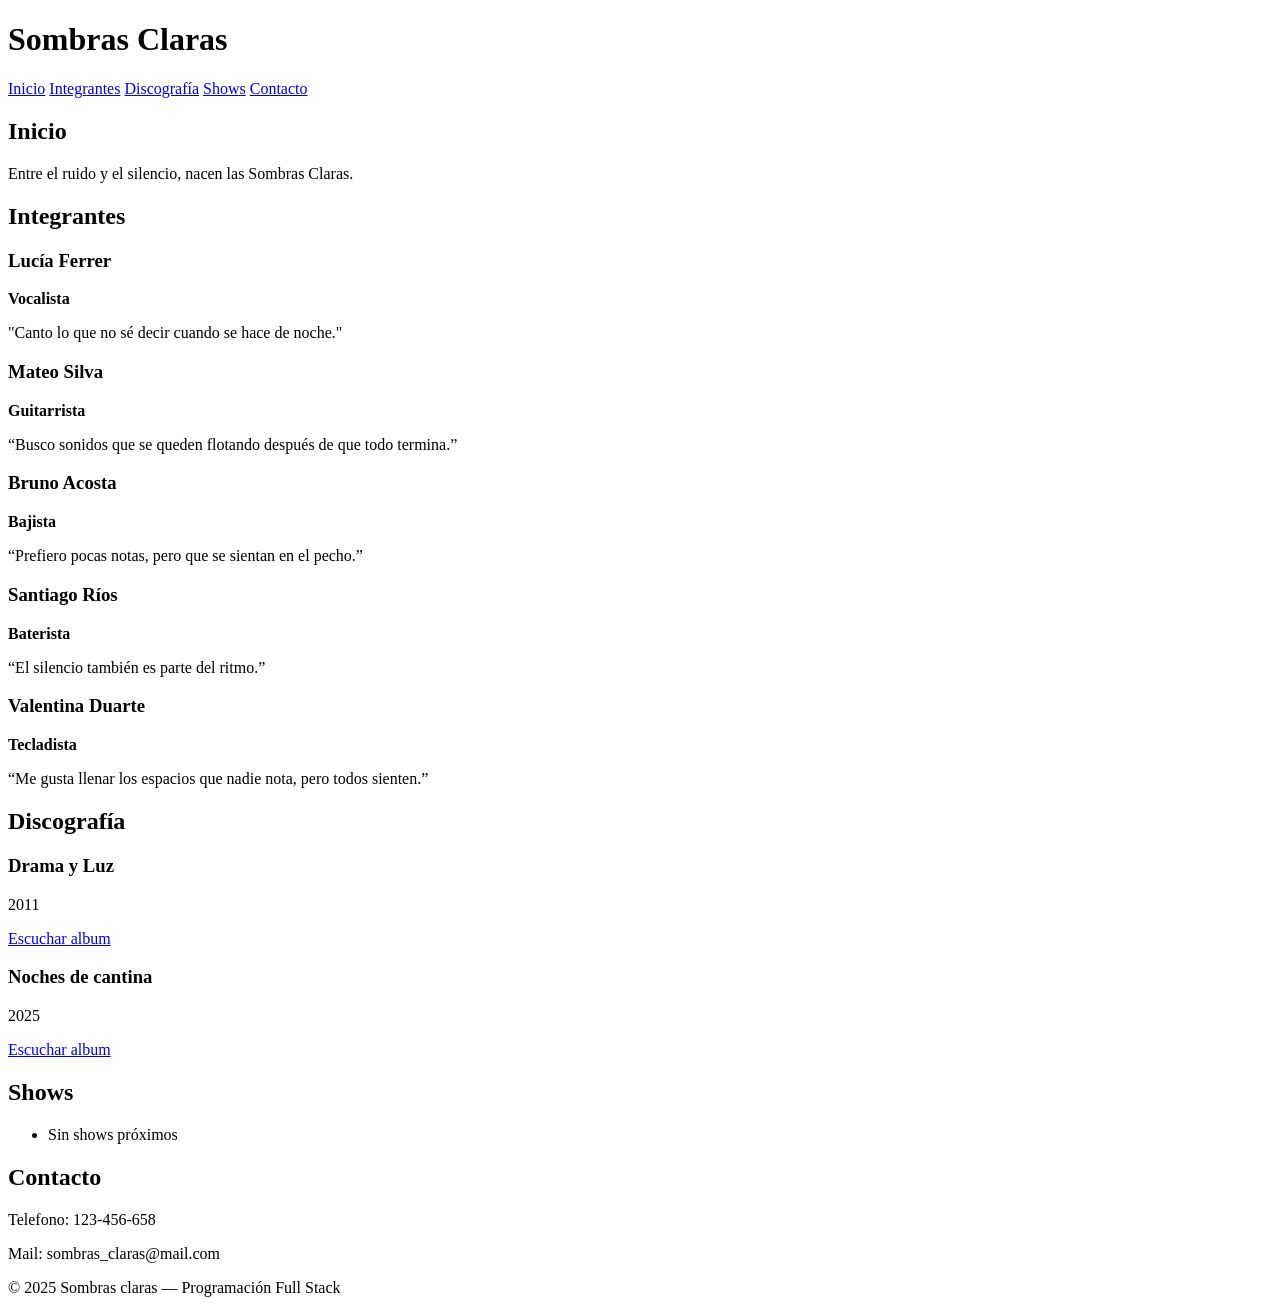
==== index.html @ 3d462f6b "Agrego footer y contacto" ====
<!DOCTYPE html>
<html lang="es">
    <head>
        <meta charset="UTF-8">
        <title>Portfolio del Equipo</title>
    </head>
    <body>
        <header>
            <h1>Sombras Claras</h1>
            <nav>
                <a href="#Inicio">Inicio</a>
                <a href="#Integrantes">Integrantes</a>
                <a href="#Discografia">Discografía</a>
                <a href="#Shows">Shows</a>
                <a href="#Contacto">Contacto</a>
            </nav>
        </header>
        <section id="Inicio">
            <h2>Inicio</h2>
                <p>Entre el ruido y el silencio, nacen las Sombras Claras.</p>
                
        </section>

        <section id="Integrantes">
            <h2>Integrantes</h2>
                <div>
                    <h3>Lucía Ferrer</h3>
                    <p><strong>Vocalista</strong></p>
                    <p>"Canto lo que no sé decir cuando se hace de noche."</p>

                </div>
                <div>
                    <h3>Mateo Silva</h3>
                    <p><strong>Guitarrista</strong></p>
                    <p>“Busco sonidos que se queden flotando después de que todo termina.”</p>
                </div>
                <div>
                    <h3>Bruno Acosta</h3>
                    <p><strong>Bajista</strong></p>
                    <p>“Prefiero pocas notas, pero que se sientan en el pecho.”</p>
                </div>
                <div>
                    <h3>Santiago Ríos</h3>
                    <p><strong>Baterista</strong></p>
                    <p>“El silencio también es parte del ritmo.”</p>
                </div>
                <div>
                    <h3>Valentina Duarte</h3>
                    <p><strong>Tecladista</strong></p>
                    <p>“Me gusta llenar los espacios que nadie nota, pero todos sienten.”</p>
                </div>
        </section>
        
        <section id="Discografia">
            <h2>Discografía</h2>
                <div>
                    <h3><strong>Drama y Luz</strong></h3>
                    <p>2011</p>
                    <a href="https://open.spotify.com/intl-es/album/1sqgDb8MhdXgKAdGGLny9g?si=0kLCaxIeSV-JnL2dBgjVxw">Escuchar album</a>
                </div>
                
                <div>
                    <h3><strong>Noches de cantina</strong></h3>
                    <p>2025</p>
                    <a href="https://open.spotify.com/intl-es/album/7s4iqJ8ygSoGZJuKm21v1g?si=da4s7ByLS2mSgXKjc06n1w">Escuchar album</a>
                </div>
        </section>

        <section id="Shows">
            <h2>Shows</h2>
                <ul>
                    <li>Sin shows próximos</li>
                </ul>
        </section>

        <section id="Contacto">
            <h2>Contacto</h2>
                <p>Telefono: 123-456-658</p>
                <p>Mail: sombras_claras@mail.com</p>
        </section>

        <footer>
            <p>© 2025 Sombras claras — Programación Full Stack</p>
        </footer>
    </body>
</html
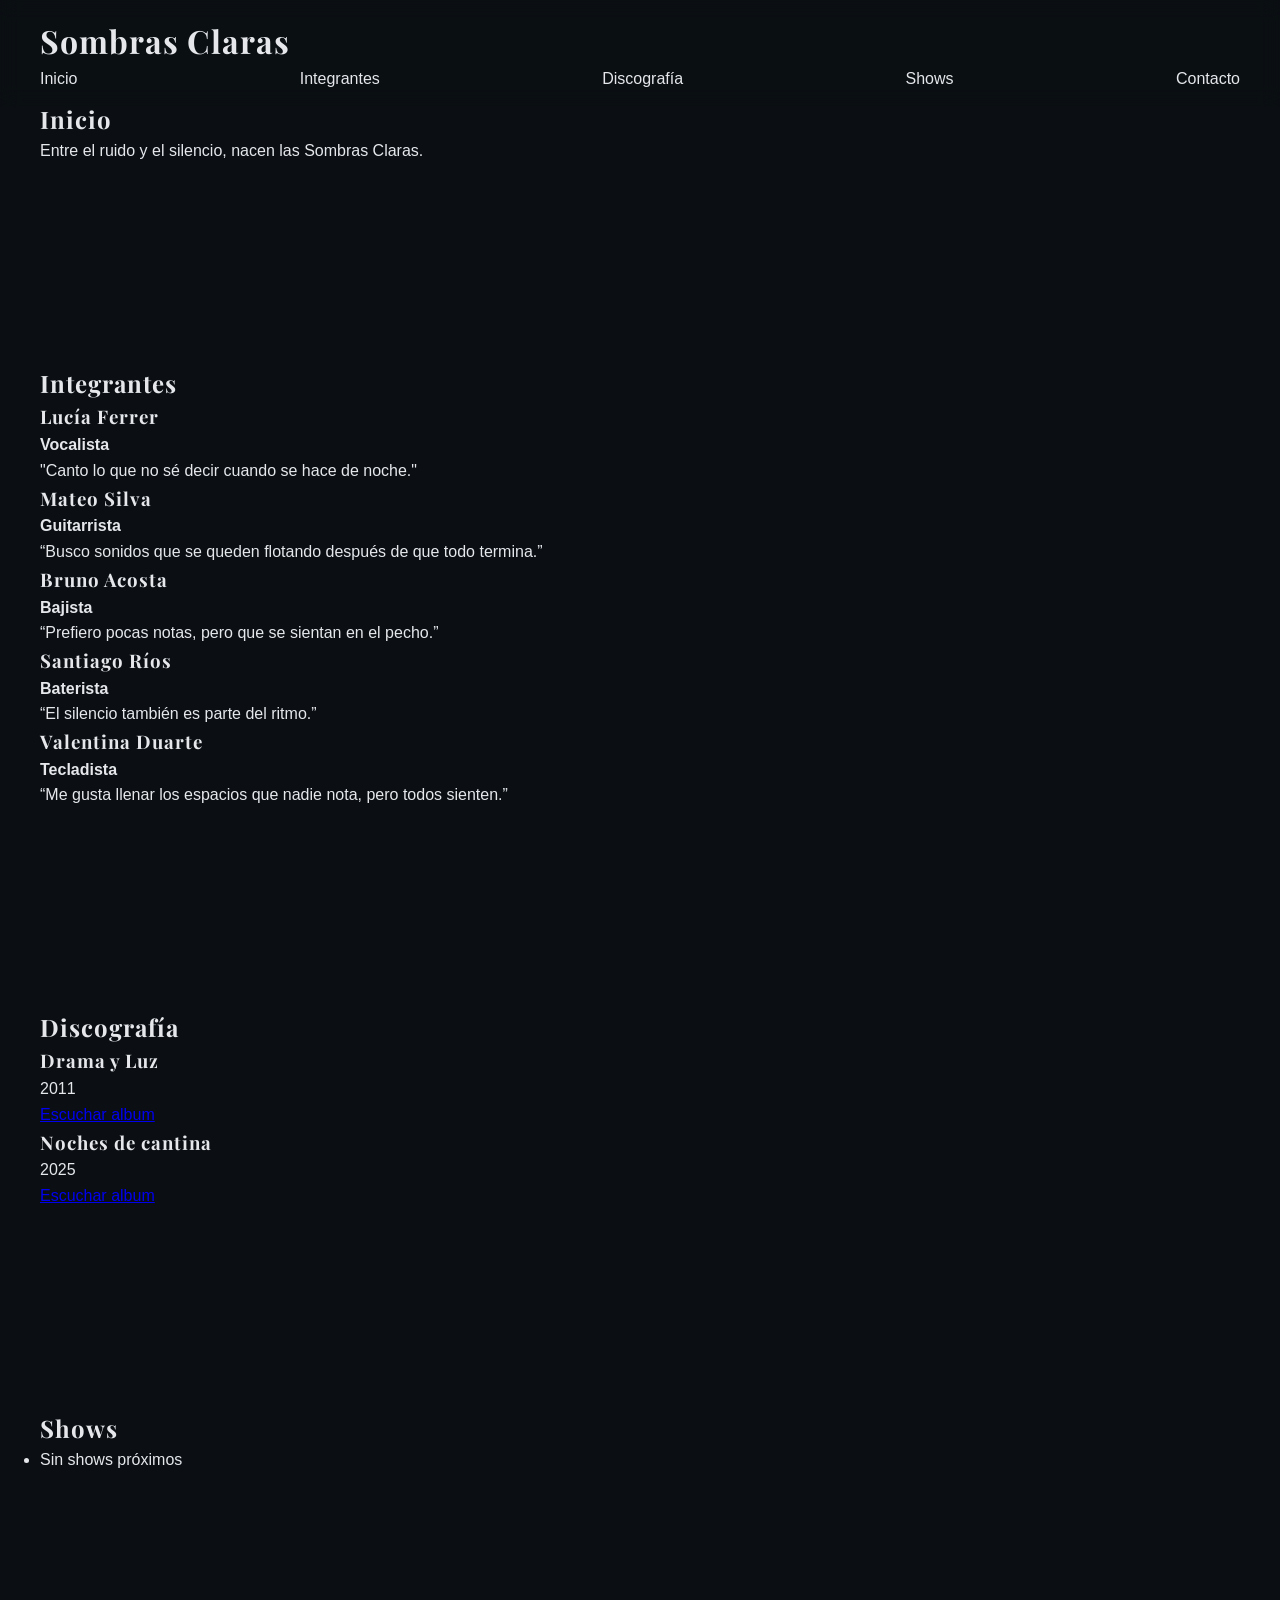
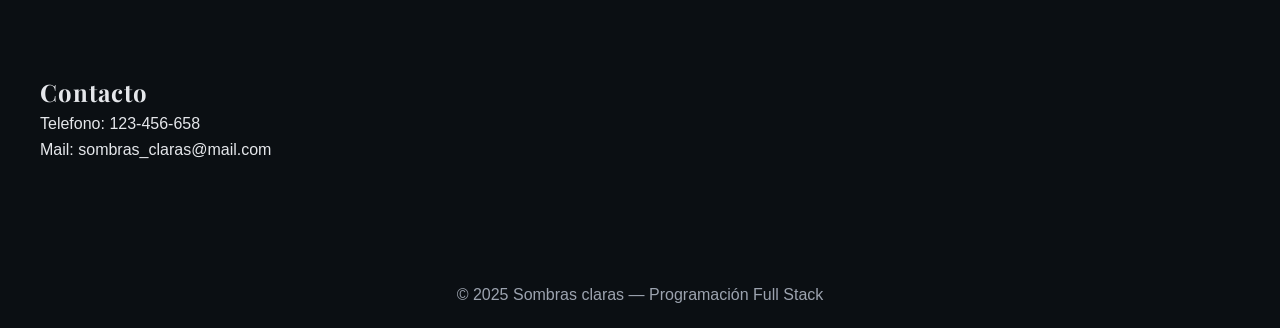
==== commit 4441d28a: "Integro fonts y estilos globales" ====
--- a/index.html
+++ b/index.html
@@ -3,6 +3,10 @@
     <head>
         <meta charset="UTF-8">
         <title>Portfolio del Equipo</title>
+        <link rel="preconnect" href="https://fonts.googleapis.com">
+<link rel="preconnect" href="https://fonts.gstatic.com" crossorigin>
+<link href="https://fonts.googleapis.com/css2?family=Playfair+Display&famly=Roboto&display=swap" rel="stylesheet">
+        <link rel="stylesheet" href="estilo.css">
     </head>
     <body>
         <header>
--- a/estilo.css
+++ b/estilo.css
@@ -0,0 +1,140 @@
+
+h1,h2,h3 {
+  font-family: "Playfair Display",serif;
+  letter-spacing: 1px;
+}
+body,p {
+font-family: "Roboto", sans-serif;
+}
+
+* {
+  margin: 0;
+  padding: 0;
+  box-sizing: border-box;
+}
+
+body {
+  font-family: 'Roboto', sans-serif;
+  background-color: #0B0F13;
+  color: #E5E7EB;
+  line-height: 1.6;
+}
+
+header {
+  position: fixed;
+  width: 100%;
+  top: 0;
+  background: rgba(11, 15, 19, 0.8);
+  backdrop-filter: blur(10px);
+  padding: 15px 40px;
+}
+
+nav {
+  display: flex;
+  justify-content: space-between;
+  align-items: center;
+}
+
+nav ul {
+  display: flex;
+  list-style: none;
+  gap: 20px;
+}
+
+nav a {
+  text-decoration: none;
+  color: #E5E7EB;
+  transition: 0.3s;
+}
+
+nav a:hover {
+  color: #8B5CF6;
+}
+
+.inicio {
+  height: 100vh;
+  display: flex;
+  justify-content: center;
+  align-items: center;
+  text-align: center;
+  background: linear-gradient(to bottom, #0B0F13, #1A2230);
+}
+
+.inicio h2 {
+  font-size: 2.5rem;
+}
+
+section {
+  padding: 100px 40px;
+}
+
+.grid-integrantes {
+  display: grid;
+  grid-template-columns: repeat(auto-fit, minmax(200px, 1fr));
+  gap: 20px;
+}
+
+.miembro {
+  background: #1A2230;
+  padding: 20px;
+  border-radius: 10px;
+  transition: 0.3s;
+}
+
+.miembro:hover {
+  transform: translateY(-5px);
+}
+
+.frase {
+  font-style: italic;
+  color: #9CA3AF;
+  margin-top: 10px;
+}
+
+.grid-discos {
+  display: grid;
+  grid-template-columns: repeat(auto-fit, minmax(200px, 1fr));
+  gap: 20px;
+}
+
+.disco {
+  background: #1A2230;
+  padding: 20px;
+  border-radius: 10px;
+}
+
+.btn {
+  display: inline-block;
+  margin-top: 20px;
+  padding: 10px 20px;
+  background: #3B82F6;
+  color: white;
+  border-radius: 20px;
+  text-decoration: none;
+  transition: 0.3s;
+}
+
+.btn:hover {
+  background: #8B5CF6;
+}
+
+form {
+  display: flex;
+  flex-direction: column;
+  gap: 10px;
+  max-width: 400px;
+}
+
+input, textarea {
+  padding: 10px;
+  border: none;
+  border-radius: 5px;
+  background: #1A2230;
+  color: white;
+}
+
+footer {
+  text-align: center;
+  padding: 20px;
+  color: #9CA3AF;
+}
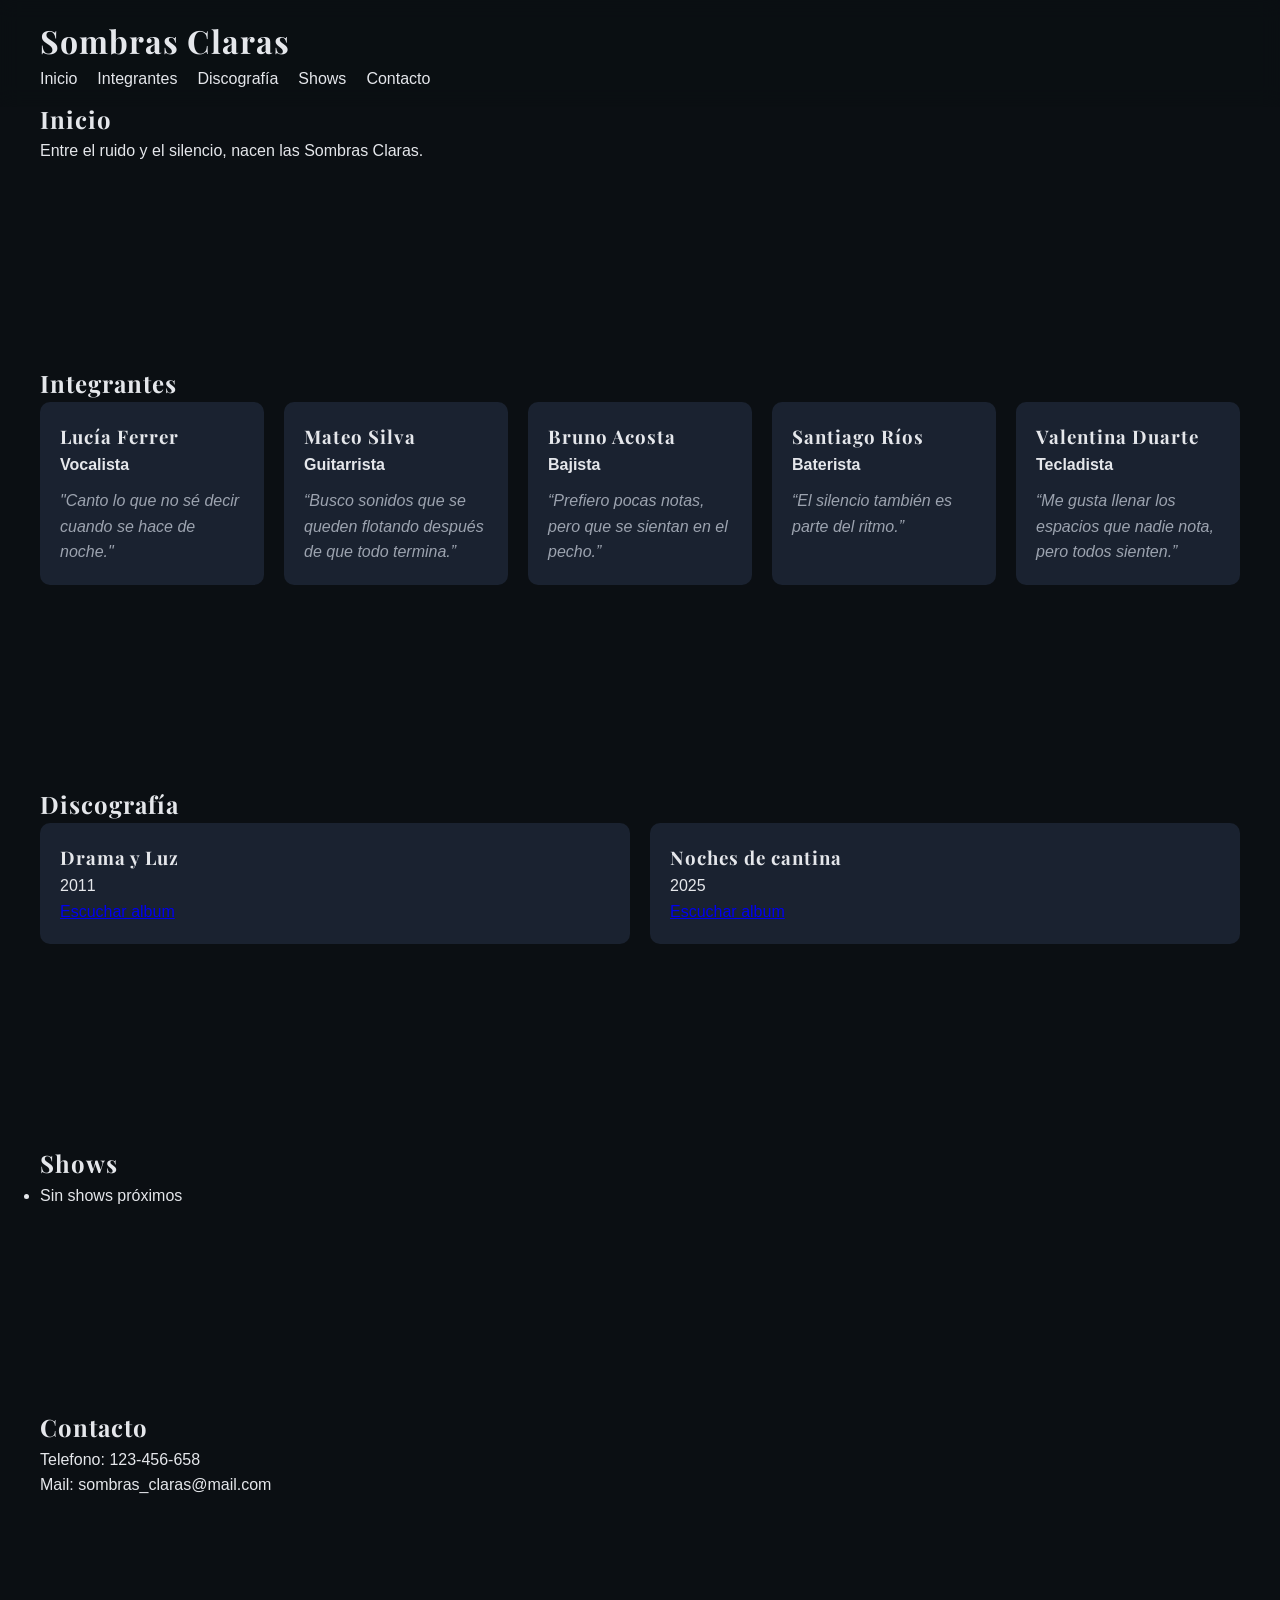
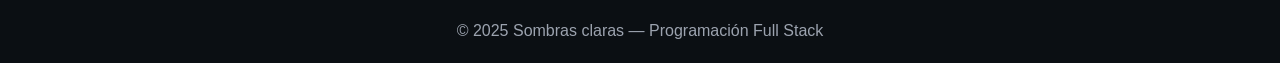
==== commit 2fb107b0: "Agrego estilo" ====
--- a/index.html
+++ b/index.html
@@ -12,14 +12,16 @@
         <header>
             <h1>Sombras Claras</h1>
             <nav>
-                <a href="#Inicio">Inicio</a>
-                <a href="#Integrantes">Integrantes</a>
-                <a href="#Discografia">Discografía</a>
-                <a href="#Shows">Shows</a>
-                <a href="#Contacto">Contacto</a>
+                <ul>
+                <li><a href="#Inicio">Inicio</a></li>
+                <li><a href="#Integrantes">Integrantes</a></li>
+                <li><a href="#Discografia">Discografía</a></li>
+                <li><a href="#Shows">Shows</a></li>
+                <li><a href="#Contacto">Contacto</a></li>
+                </ul>
             </nav>
         </header>
-        <section id="Inicio">
+        <section id="Inicio" class="hero">
             <h2>Inicio</h2>
                 <p>Entre el ruido y el silencio, nacen las Sombras Claras.</p>
                 
@@ -27,46 +29,50 @@
 
         <section id="Integrantes">
             <h2>Integrantes</h2>
-                <div>
+               <div class="grid-integrantes">
+                <div class="miembro">
                     <h3>Lucía Ferrer</h3>
                     <p><strong>Vocalista</strong></p>
-                    <p>"Canto lo que no sé decir cuando se hace de noche."</p>
+                    <p class="frase">"Canto lo que no sé decir cuando se hace de noche."</p>
 
                 </div>
-                <div>
+                <div class="miembro">
                     <h3>Mateo Silva</h3>
                     <p><strong>Guitarrista</strong></p>
-                    <p>“Busco sonidos que se queden flotando después de que todo termina.”</p>
+                    <p class="frase">“Busco sonidos que se queden flotando después de que todo termina.”</p>
                 </div>
-                <div>
+                <div class="miembro">
                     <h3>Bruno Acosta</h3>
                     <p><strong>Bajista</strong></p>
-                    <p>“Prefiero pocas notas, pero que se sientan en el pecho.”</p>
+                    <p class="frase">“Prefiero pocas notas, pero que se sientan en el pecho.”</p>
                 </div>
-                <div>
+                <div class="miembro">
                     <h3>Santiago Ríos</h3>
                     <p><strong>Baterista</strong></p>
-                    <p>“El silencio también es parte del ritmo.”</p>
+                    <p class="frase">“El silencio también es parte del ritmo.”</p>
                 </div>
-                <div>
+                <div class="miembro">
                     <h3>Valentina Duarte</h3>
                     <p><strong>Tecladista</strong></p>
-                    <p>“Me gusta llenar los espacios que nadie nota, pero todos sienten.”</p>
+                    <p class="frase">“Me gusta llenar los espacios que nadie nota, pero todos sienten.”</p>
+                </div>
                 </div>
         </section>
         
         <section id="Discografia">
             <h2>Discografía</h2>
-                <div>
+               <div class="grid-discos"> 
+                <div class="disco">
                     <h3><strong>Drama y Luz</strong></h3>
                     <p>2011</p>
                     <a href="https://open.spotify.com/intl-es/album/1sqgDb8MhdXgKAdGGLny9g?si=0kLCaxIeSV-JnL2dBgjVxw">Escuchar album</a>
                 </div>
                 
-                <div>
+                <div class="disco">
                     <h3><strong>Noches de cantina</strong></h3>
                     <p>2025</p>
                     <a href="https://open.spotify.com/intl-es/album/7s4iqJ8ygSoGZJuKm21v1g?si=da4s7ByLS2mSgXKjc06n1w">Escuchar album</a>
+                </div>
                 </div>
         </section>
 
@@ -87,4 +93,4 @@
             <p>© 2025 Sombras claras — Programación Full Stack</p>
         </footer>
     </body>
-</html
+</html>
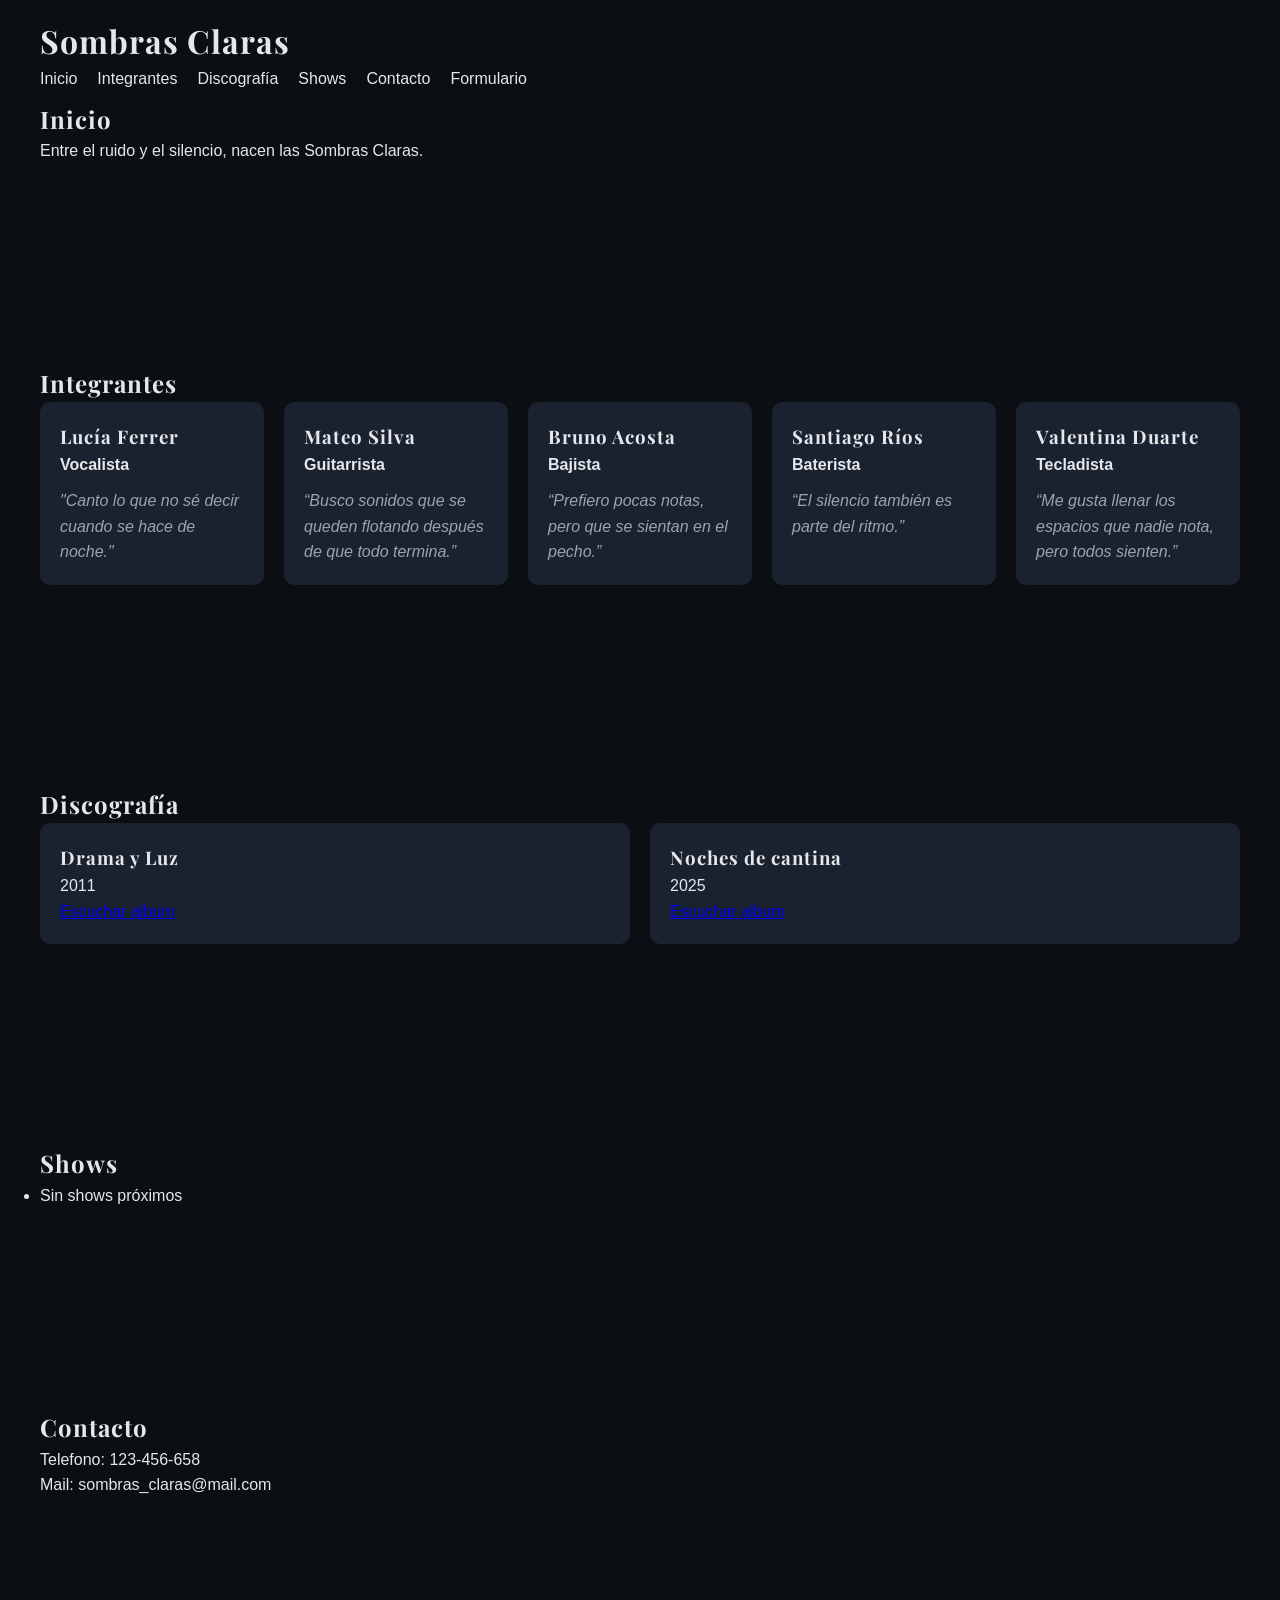
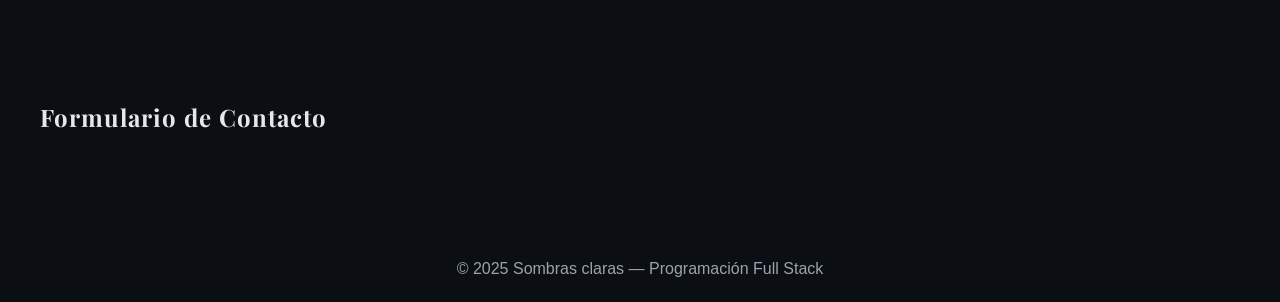
==== commit b777c0ca: "agregeo seccion formulario" ====
--- a/index.html
+++ b/index.html
@@ -18,6 +18,7 @@
                 <li><a href="#Discografia">Discografía</a></li>
                 <li><a href="#Shows">Shows</a></li>
                 <li><a href="#Contacto">Contacto</a></li>
+                <li><a href="#formulario">Formulario</a></li>
                 </ul>
             </nav>
         </header>
@@ -89,6 +90,13 @@
                 <p>Mail: sombras_claras@mail.com</p>
         </section>
 
+        <section id="formulario">
+            <h2>Formulario de Contacto</h2>
+            <form action="" method="get">
+                <label for=""></label>
+            </form>
+        </section>
+
         <footer>
             <p>© 2025 Sombras claras — Programación Full Stack</p>
         </footer>
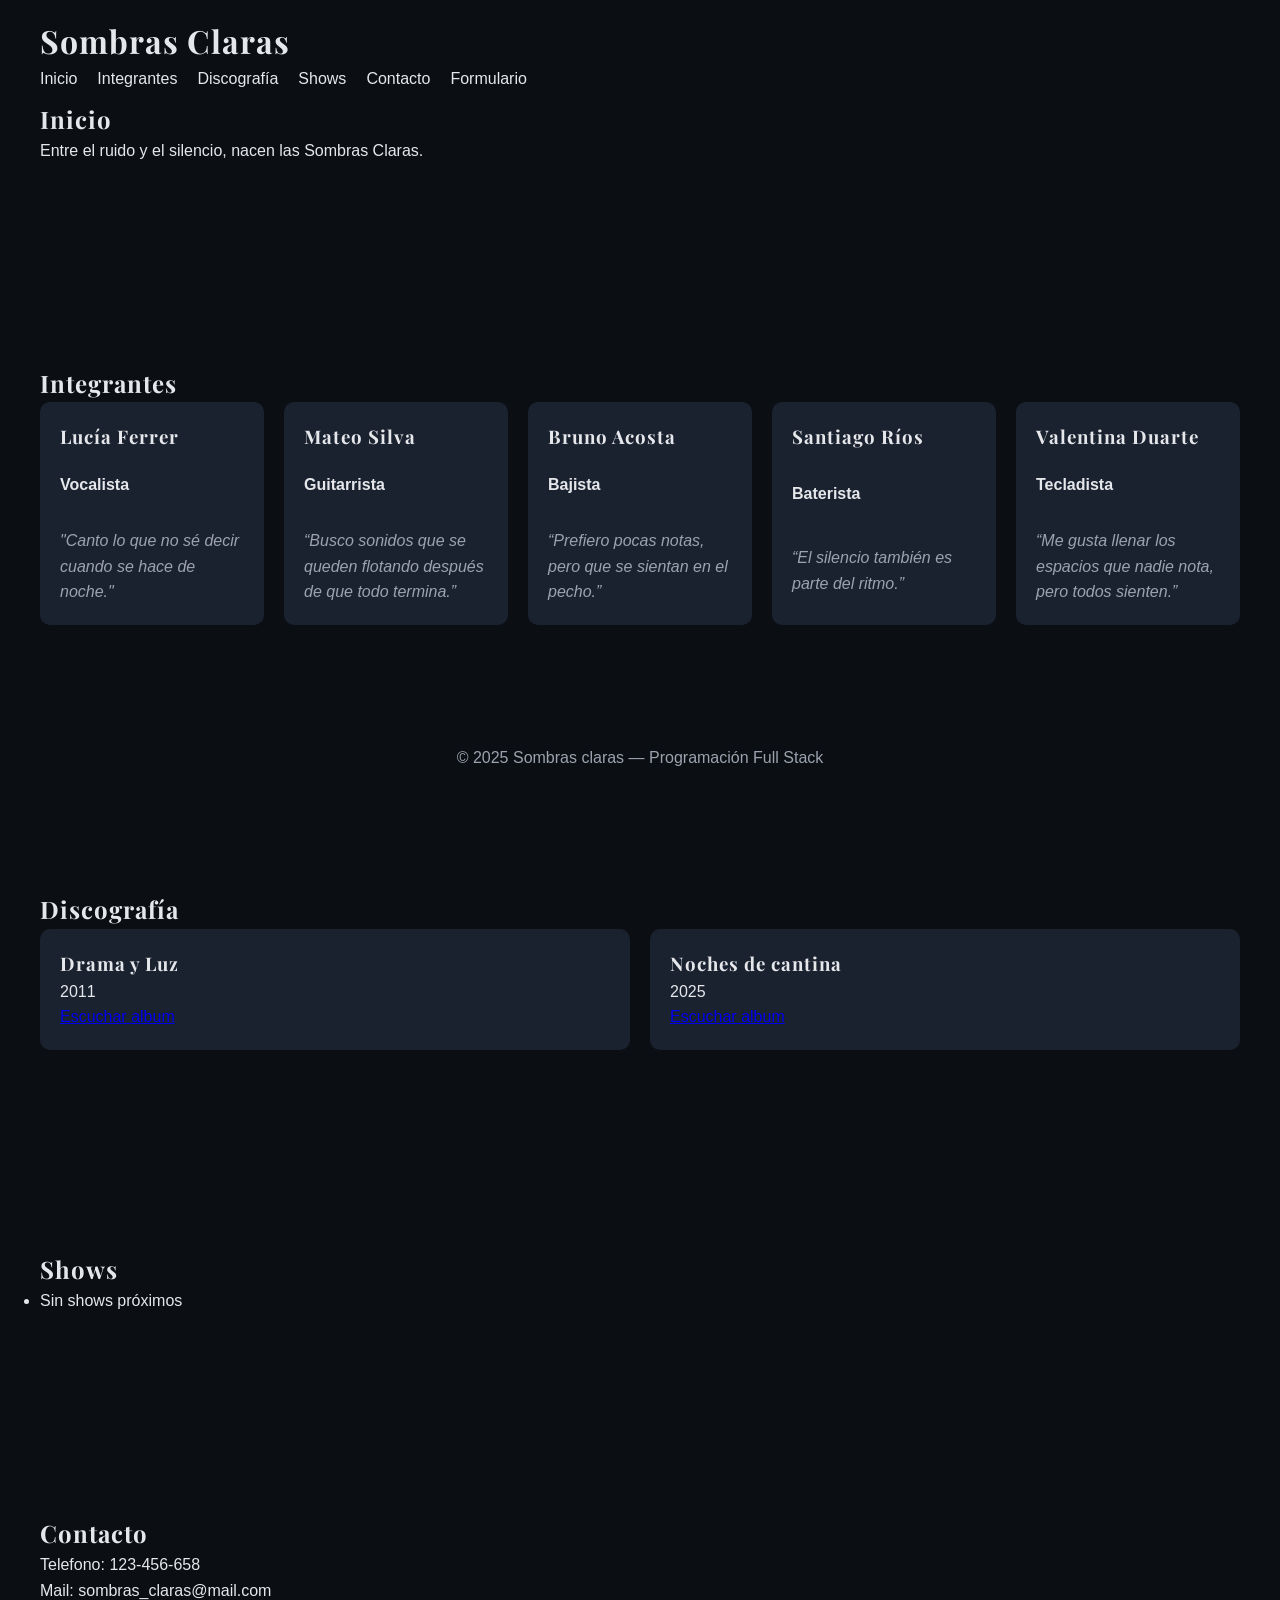
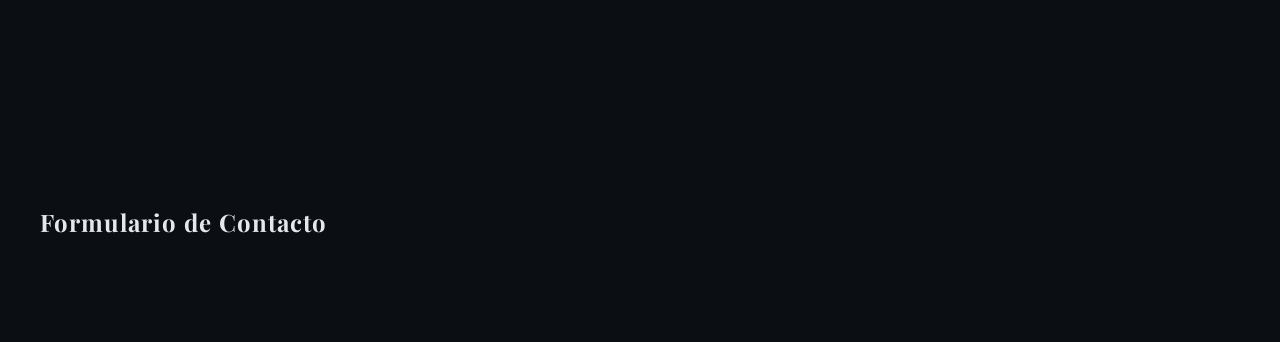
==== commit 64b583a6: "Add files via upload" ====
--- a/index.html
+++ b/index.html
@@ -1,104 +1,104 @@
-<!DOCTYPE html>
-<html lang="es">
-    <head>
-        <meta charset="UTF-8">
-        <title>Portfolio del Equipo</title>
-        <link rel="preconnect" href="https://fonts.googleapis.com">
-<link rel="preconnect" href="https://fonts.gstatic.com" crossorigin>
-<link href="https://fonts.googleapis.com/css2?family=Playfair+Display&famly=Roboto&display=swap" rel="stylesheet">
-        <link rel="stylesheet" href="estilo.css">
-    </head>
-    <body>
-        <header>
-            <h1>Sombras Claras</h1>
-            <nav>
-                <ul>
-                <li><a href="#Inicio">Inicio</a></li>
-                <li><a href="#Integrantes">Integrantes</a></li>
-                <li><a href="#Discografia">Discografía</a></li>
-                <li><a href="#Shows">Shows</a></li>
-                <li><a href="#Contacto">Contacto</a></li>
-                <li><a href="#formulario">Formulario</a></li>
-                </ul>
-            </nav>
-        </header>
-        <section id="Inicio" class="hero">
-            <h2>Inicio</h2>
-                <p>Entre el ruido y el silencio, nacen las Sombras Claras.</p>
-                
-        </section>
-
-        <section id="Integrantes">
-            <h2>Integrantes</h2>
-               <div class="grid-integrantes">
-                <div class="miembro">
-                    <h3>Lucía Ferrer</h3>
-                    <p><strong>Vocalista</strong></p>
-                    <p class="frase">"Canto lo que no sé decir cuando se hace de noche."</p>
-
-                </div>
-                <div class="miembro">
-                    <h3>Mateo Silva</h3>
-                    <p><strong>Guitarrista</strong></p>
-                    <p class="frase">“Busco sonidos que se queden flotando después de que todo termina.”</p>
-                </div>
-                <div class="miembro">
-                    <h3>Bruno Acosta</h3>
-                    <p><strong>Bajista</strong></p>
-                    <p class="frase">“Prefiero pocas notas, pero que se sientan en el pecho.”</p>
-                </div>
-                <div class="miembro">
-                    <h3>Santiago Ríos</h3>
-                    <p><strong>Baterista</strong></p>
-                    <p class="frase">“El silencio también es parte del ritmo.”</p>
-                </div>
-                <div class="miembro">
-                    <h3>Valentina Duarte</h3>
-                    <p><strong>Tecladista</strong></p>
-                    <p class="frase">“Me gusta llenar los espacios que nadie nota, pero todos sienten.”</p>
-                </div>
-                </div>
-        </section>
-        
-        <section id="Discografia">
-            <h2>Discografía</h2>
-               <div class="grid-discos"> 
-                <div class="disco">
-                    <h3><strong>Drama y Luz</strong></h3>
-                    <p>2011</p>
-                    <a href="https://open.spotify.com/intl-es/album/1sqgDb8MhdXgKAdGGLny9g?si=0kLCaxIeSV-JnL2dBgjVxw">Escuchar album</a>
-                </div>
-                
-                <div class="disco">
-                    <h3><strong>Noches de cantina</strong></h3>
-                    <p>2025</p>
-                    <a href="https://open.spotify.com/intl-es/album/7s4iqJ8ygSoGZJuKm21v1g?si=da4s7ByLS2mSgXKjc06n1w">Escuchar album</a>
-                </div>
-                </div>
-        </section>
-
-        <section id="Shows">
-            <h2>Shows</h2>
-                <ul>
-                    <li>Sin shows próximos</li>
-                </ul>
-        </section>
-
-        <section id="Contacto">
-            <h2>Contacto</h2>
-                <p>Telefono: 123-456-658</p>
-                <p>Mail: sombras_claras@mail.com</p>
-        </section>
-
-        <section id="formulario">
-            <h2>Formulario de Contacto</h2>
-            <form action="" method="get">
-                <label for=""></label>
-            </form>
-        </section>
-
-        <footer>
-            <p>© 2025 Sombras claras — Programación Full Stack</p>
-        </footer>
-    </body>
-</html>
+<!DOCTYPE html>
+<html lang="es">
+    <head>
+        <meta charset="UTF-8">
+        <title>Portfolio del Equipo</title>
+        <link rel="preconnect" href="https://fonts.googleapis.com">
+<link rel="preconnect" href="https://fonts.gstatic.com" crossorigin>
+<link href="https://fonts.googleapis.com/css2?family=Playfair+Display&famly=Roboto&display=swap" rel="stylesheet">
+        <link rel="stylesheet" href="estilo.css">
+    </head>
+    <body>
+        <header>
+            <h1>Sombras Claras</h1>
+            <nav>
+                <ul>
+                <li><a href="#Inicio">Inicio</a></li>
+                <li><a href="#Integrantes">Integrantes</a></li>
+                <li><a href="#Discografia">Discografía</a></li>
+                <li><a href="#Shows">Shows</a></li>
+                <li><a href="#Contacto">Contacto</a></li>
+                <li><a href="#formulario">Formulario</a></li>
+                </ul>
+            </nav>
+        </header>
+        <section id="Inicio" class="hero">
+            <h2>Inicio</h2>
+                <p>Entre el ruido y el silencio, nacen las Sombras Claras.</p>
+                
+        </section>
+
+        <section id="Integrantes">
+            <h2>Integrantes</h2>
+               <div class="grid-integrantes">
+                <div class="miembro">
+                    <h3>Lucía Ferrer</h3>
+                    <p><strong>Vocalista</strong></p>
+                    <p class="frase">"Canto lo que no sé decir cuando se hace de noche."</p>
+
+                </div>
+                <div class="miembro">
+                    <h3>Mateo Silva</h3>
+                    <p><strong>Guitarrista</strong></p>
+                    <p class="frase">“Busco sonidos que se queden flotando después de que todo termina.”</p>
+                </div>
+                <div class="miembro">
+                    <h3>Bruno Acosta</h3>
+                    <p><strong>Bajista</strong></p>
+                    <p class="frase">“Prefiero pocas notas, pero que se sientan en el pecho.”</p>
+                </div>
+                <div class="miembro">
+                    <h3>Santiago Ríos</h3>
+                    <p><strong>Baterista</strong></p>
+                    <p class="frase">“El silencio también es parte del ritmo.”</p>
+                </div>
+                <div class="miembro">
+                    <h3>Valentina Duarte</h3>
+                    <p><strong>Tecladista</strong></p>
+                    <p class="frase">“Me gusta llenar los espacios que nadie nota, pero todos sienten.”</p>
+                </div>
+                </div>
+        </section>
+        
+        <section id="Discografia">
+            <h2>Discografía</h2>
+               <div class="grid-discos"> 
+                <div class="disco">
+                    <h3><strong>Drama y Luz</strong></h3>
+                    <p>2011</p>
+                    <a href="https://open.spotify.com/intl-es/album/1sqgDb8MhdXgKAdGGLny9g?si=0kLCaxIeSV-JnL2dBgjVxw">Escuchar album</a>
+                </div>
+                
+                <div class="disco">
+                    <h3><strong>Noches de cantina</strong></h3>
+                    <p>2025</p>
+                    <a href="https://open.spotify.com/intl-es/album/7s4iqJ8ygSoGZJuKm21v1g?si=da4s7ByLS2mSgXKjc06n1w">Escuchar album</a>
+                </div>
+                </div>
+        </section>
+
+        <section id="Shows">
+            <h2>Shows</h2>
+                <ul>
+                    <li>Sin shows próximos</li>
+                </ul>
+        </section>
+
+        <section id="Contacto">
+            <h2>Contacto</h2>
+                <p>Telefono: 123-456-658</p>
+                <p>Mail: sombras_claras@mail.com</p>
+        </section>
+
+        <section id="formulario">
+            <h2>Formulario de Contacto</h2>
+            <form action="" method="get">
+                <label for=""></label>
+            </form>
+        </section>
+
+        <footer>
+            <p>© 2025 Sombras claras — Programación Full Stack</p>
+        </footer>
+    </body>
+</html>
--- a/estilo.css
+++ b/estilo.css
@@ -1,140 +1,178 @@
-
-h1,h2,h3 {
-  font-family: "Playfair Display",serif;
-  letter-spacing: 1px;
-}
-body,p {
-font-family: "Roboto", sans-serif;
-}
-
-* {
-  margin: 0;
-  padding: 0;
-  box-sizing: border-box;
-}
-
-body {
-  font-family: 'Roboto', sans-serif;
-  background-color: #0B0F13;
-  color: #E5E7EB;
-  line-height: 1.6;
-}
-
-header {
-  position: fixed;
-  width: 100%;
-  top: 0;
-  background: rgba(11, 15, 19, 0.8);
-  backdrop-filter: blur(10px);
-  padding: 15px 40px;
-}
-
-nav {
-  display: flex;
-  justify-content: space-between;
-  align-items: center;
-}
-
-nav ul {
-  display: flex;
-  list-style: none;
-  gap: 20px;
-}
-
-nav a {
-  text-decoration: none;
-  color: #E5E7EB;
-  transition: 0.3s;
-}
-
-nav a:hover {
-  color: #8B5CF6;
-}
-
-.inicio {
-  height: 100vh;
-  display: flex;
-  justify-content: center;
-  align-items: center;
-  text-align: center;
-  background: linear-gradient(to bottom, #0B0F13, #1A2230);
-}
-
-.inicio h2 {
-  font-size: 2.5rem;
-}
-
-section {
-  padding: 100px 40px;
-}
-
-.grid-integrantes {
-  display: grid;
-  grid-template-columns: repeat(auto-fit, minmax(200px, 1fr));
-  gap: 20px;
-}
-
-.miembro {
-  background: #1A2230;
-  padding: 20px;
-  border-radius: 10px;
-  transition: 0.3s;
-}
-
-.miembro:hover {
-  transform: translateY(-5px);
-}
-
-.frase {
-  font-style: italic;
-  color: #9CA3AF;
-  margin-top: 10px;
-}
-
-.grid-discos {
-  display: grid;
-  grid-template-columns: repeat(auto-fit, minmax(200px, 1fr));
-  gap: 20px;
-}
-
-.disco {
-  background: #1A2230;
-  padding: 20px;
-  border-radius: 10px;
-}
-
-.btn {
-  display: inline-block;
-  margin-top: 20px;
-  padding: 10px 20px;
-  background: #3B82F6;
-  color: white;
-  border-radius: 20px;
-  text-decoration: none;
-  transition: 0.3s;
-}
-
-.btn:hover {
-  background: #8B5CF6;
-}
-
-form {
-  display: flex;
-  flex-direction: column;
-  gap: 10px;
-  max-width: 400px;
-}
-
-input, textarea {
-  padding: 10px;
-  border: none;
-  border-radius: 5px;
-  background: #1A2230;
-  color: white;
-}
-
-footer {
-  text-align: center;
-  padding: 20px;
-  color: #9CA3AF;
+* {
+  margin: 0;
+  padding: 0;
+  box-sizing: border-box;
+}
+h1,h2,h3 {
+  font-family: "Playfair Display",serif;
+  letter-spacing: 1px;
+}
+
+:root {
+  --color-fondopg: #0B0F13;
+  --color-superficie: #1A2230;
+  --color-texto: #E5E7EB;
+  --color-acento-hover: #8B5CF6;
+  --color-secundario: #9CA3AF;
+  --color-especiales: #3B82F6;
+}
+
+body {
+  display: grid;
+  grid-template-columns: 1fr;
+  grid-template-areas: 
+     "header"
+     "main"
+     "footer";
+     min-height: 100vh;
+  font-family: 'Roboto', sans-serif;
+  background-color: var(--color-fondopg);
+  color: var(--color-texto);
+  line-height: 1.6;
+}
+
+header {grid-area: header;}
+main {grid-area: main;}
+footer {grid-area: footer;}
+
+header {
+position: fixed;
+width: 100%;
+top: 0;
+background: var(--color-fondopg);
+backdrop-filter: blur(10px);
+padding: 15px 40px;
+}
+
+nav {
+  display: flex;
+  gap: 24px;
+  justify-content: space-between;
+  align-items: center;
+}
+
+nav ul {
+  display: flex;
+  list-style: none;
+  gap: 20px;
+}
+
+nav a {
+  text-decoration: none;
+  color: var(--color-texto);
+  transition: 0.3s;
+}
+
+nav a:hover {
+  color: var(--color-acento-hover);
+}
+
+.inicio {
+  height: 100vh;
+  display: flex;
+  justify-content: center;
+  align-items: center;
+  text-align: center;
+  background: linear-gradient(to bottom, var(--color-fondopg), var(--color-superficie));
+}
+
+.inicio h2 {
+  font-size: 2.5rem;
+}
+
+section {
+  padding: 100px 40px;
+}
+
+.grid-integrantes {
+  display: grid;
+  grid-template-columns: repeat(auto-fit, minmax(200px, 1fr));
+  gap: 20px;
+}
+
+.miembro {
+  display: flex;
+  flex-wrap: wrap;
+  gap: 20px;
+  background:  var(--color-superficie);
+  padding: 20px;
+  border-radius: 10px;
+  transition: 0.3s;
+}
+
+.miembro:hover {
+  transform: translateY(-5px);
+}
+
+.frase {
+  font-style: italic;
+  color:  var(--color-secundario);
+  margin-top: 10px;
+}
+
+.grid-discos {
+  display: grid;
+  grid-template-columns: repeat(auto-fit, minmax(200px, 1fr));
+  gap: 20px;
+}
+
+.disco {
+  background: var(--color-superficie);
+  padding: 20px;
+  border-radius: 10px;
+}
+
+.btn {
+  display: inline-block;
+  margin-top: 20px;
+  padding: 10px 20px;
+  background: var(--color-especiales);
+  color: var(--color-texto);
+  border-radius: 20px;
+  text-decoration: none;
+  transition: 0.3s;
+}
+
+.btn:hover {
+  background: var(--color-acento-hover);
+}
+
+.galeria {
+  display: grid;
+  grid-template-columns: repeat(3, 1fr);
+  gap: 16px;
+}
+
+.galeria-item:first-child {
+  grid-column: span 3;
+  padding: 20px;
+  background-color: var(--color-especiales);
+  display: flex;
+  flex-direction: column;
+  justify-content: space-between;
+}
+
+.galeria-item h3 {}
+.galeria-item p { flex: 1;}
+.galeria-item a {}
+
+form {
+  display: flex;
+  flex-direction: column;
+  gap: 10px;
+  max-width: 400px;
+}
+
+input, textarea {
+  padding: 10px;
+  border: none;
+  border-radius: 5px;
+  background: var(--color-superficie);
+  color: var(--color-texto);
+}
+
+footer {
+  text-align: center;
+  padding: 20px;
+  color: var(--color-secundario);
 }
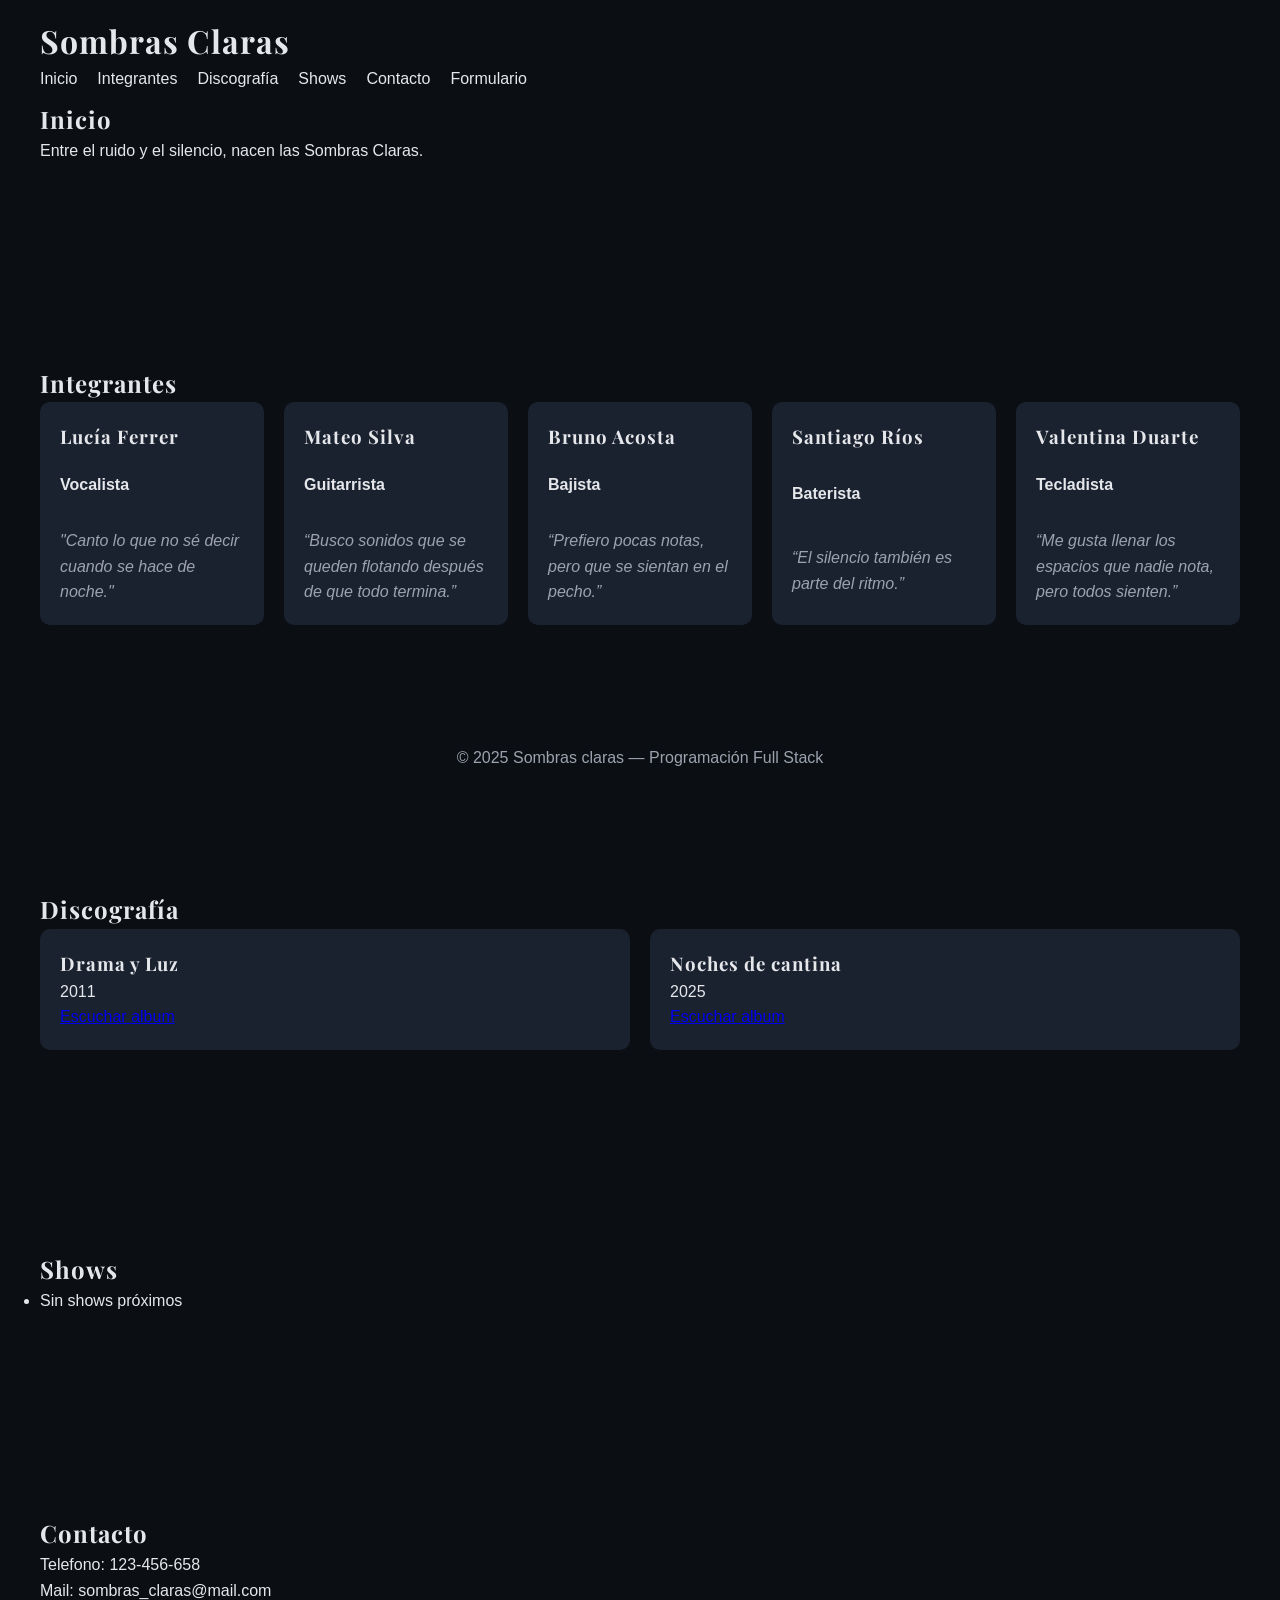
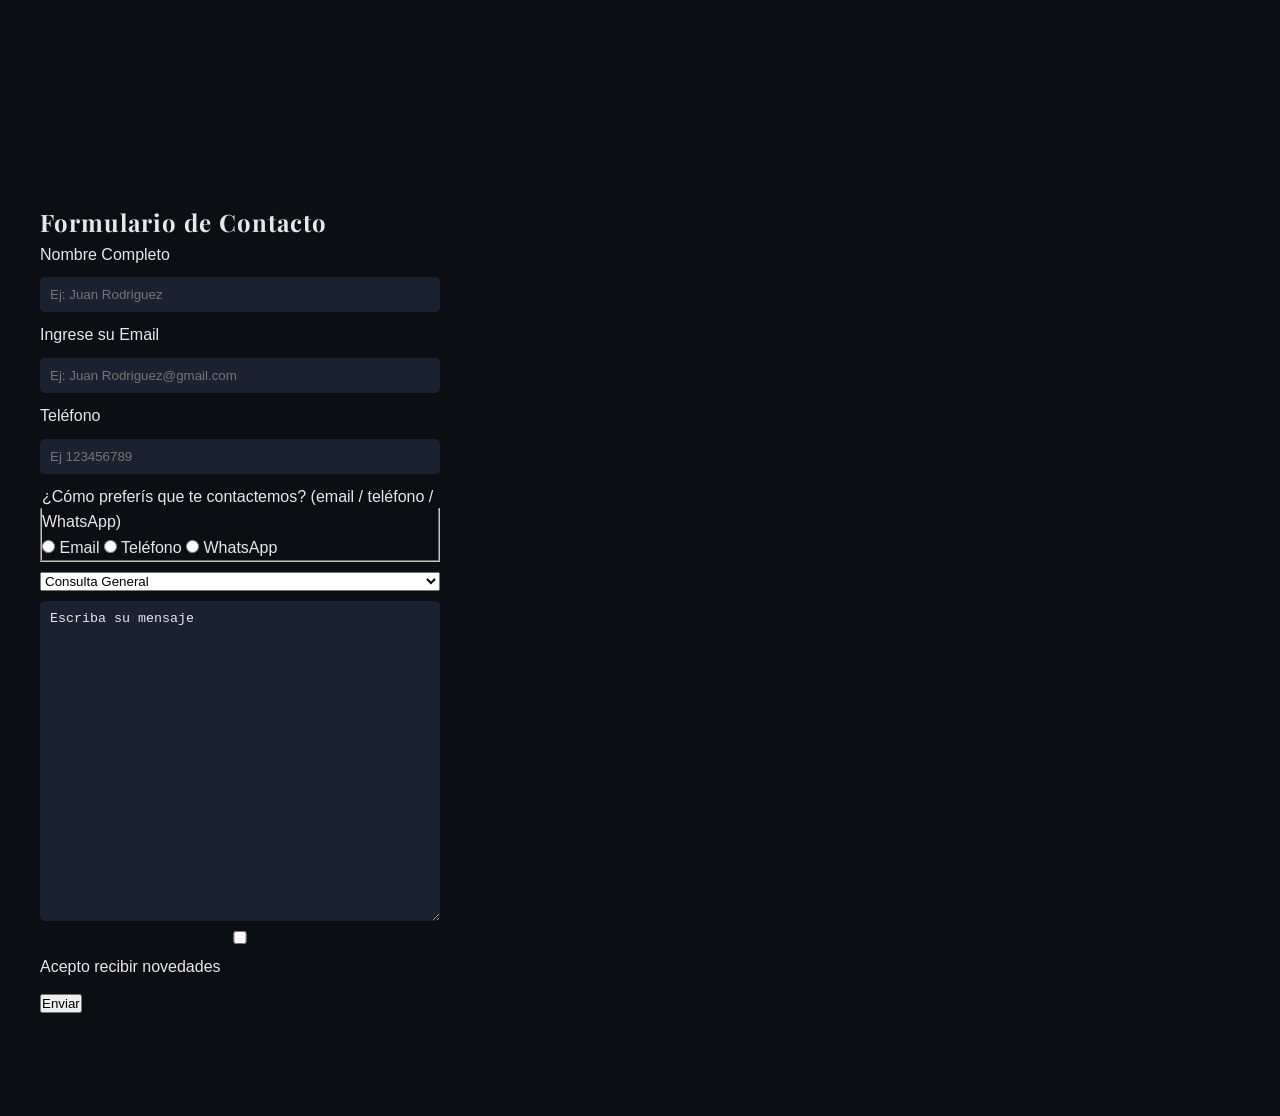
==== commit 14d1e50f: "Update index.html" ====
--- a/index.html
+++ b/index.html
@@ -92,9 +92,38 @@
 
         <section id="formulario">
             <h2>Formulario de Contacto</h2>
-            <form action="" method="get">
-                <label for=""></label>
-            </form>
+         <form method="POST">
+         <label for="nombre">Nombre Completo</label>
+         <input type="text" id="nombre" name="nombre" placeholder="Ej: Juan Rodriguez" required>
+         <label for="email">Ingrese su Email</label>
+         <input type="email" id="email" name="email" placeholder="Ej: Juan Rodriguez@gmail.com" required>
+         <label for="teléfono">Teléfono</label>
+         <input type="tel" id="teléfono" name="teléfono" placeholder="Ej 123456789" required>
+         <fieldset>
+          <legend>¿Cómo preferís que te contactemos? (email / teléfono / WhatsApp)</legend>
+          <input type="radio" id="contacto-email" name="contacto" value="email" required>
+          <label for="contacto-email">Email</label>
+          <input type="radio" id="contacto-teléfono" name="contacto" value="teléfono" required>
+          <label for="contacto-teléfono">Teléfono</label>
+          <input type="radio" id="contacto-whatsapp" name="contacto" value="WhatsApp" required>
+          <label for="contacto-whatsapp">WhatsApp</label>
+         </fieldset>
+
+        <select name="Motivo de su Consulta">
+            <option value="Consulta General">Consulta General</option>
+            <option value="Soporte">Soporte</option>
+            <option value="Presupuesto">Presupuesto</option>
+            <option value="Otro">Otro</option>
+        </select>
+
+        <textarea id="mensaje" name="mensaje" rows="20" cols="75">Escriba su mensaje</textarea>
+
+        <input type="checkbox" id="novedades" value="checkbox" /> Acepto recibir novedades</label><es />
+        
+        <button type="submit">Enviar</button>
+
+    </form>
+</html>
         </section>
 
         <footer>
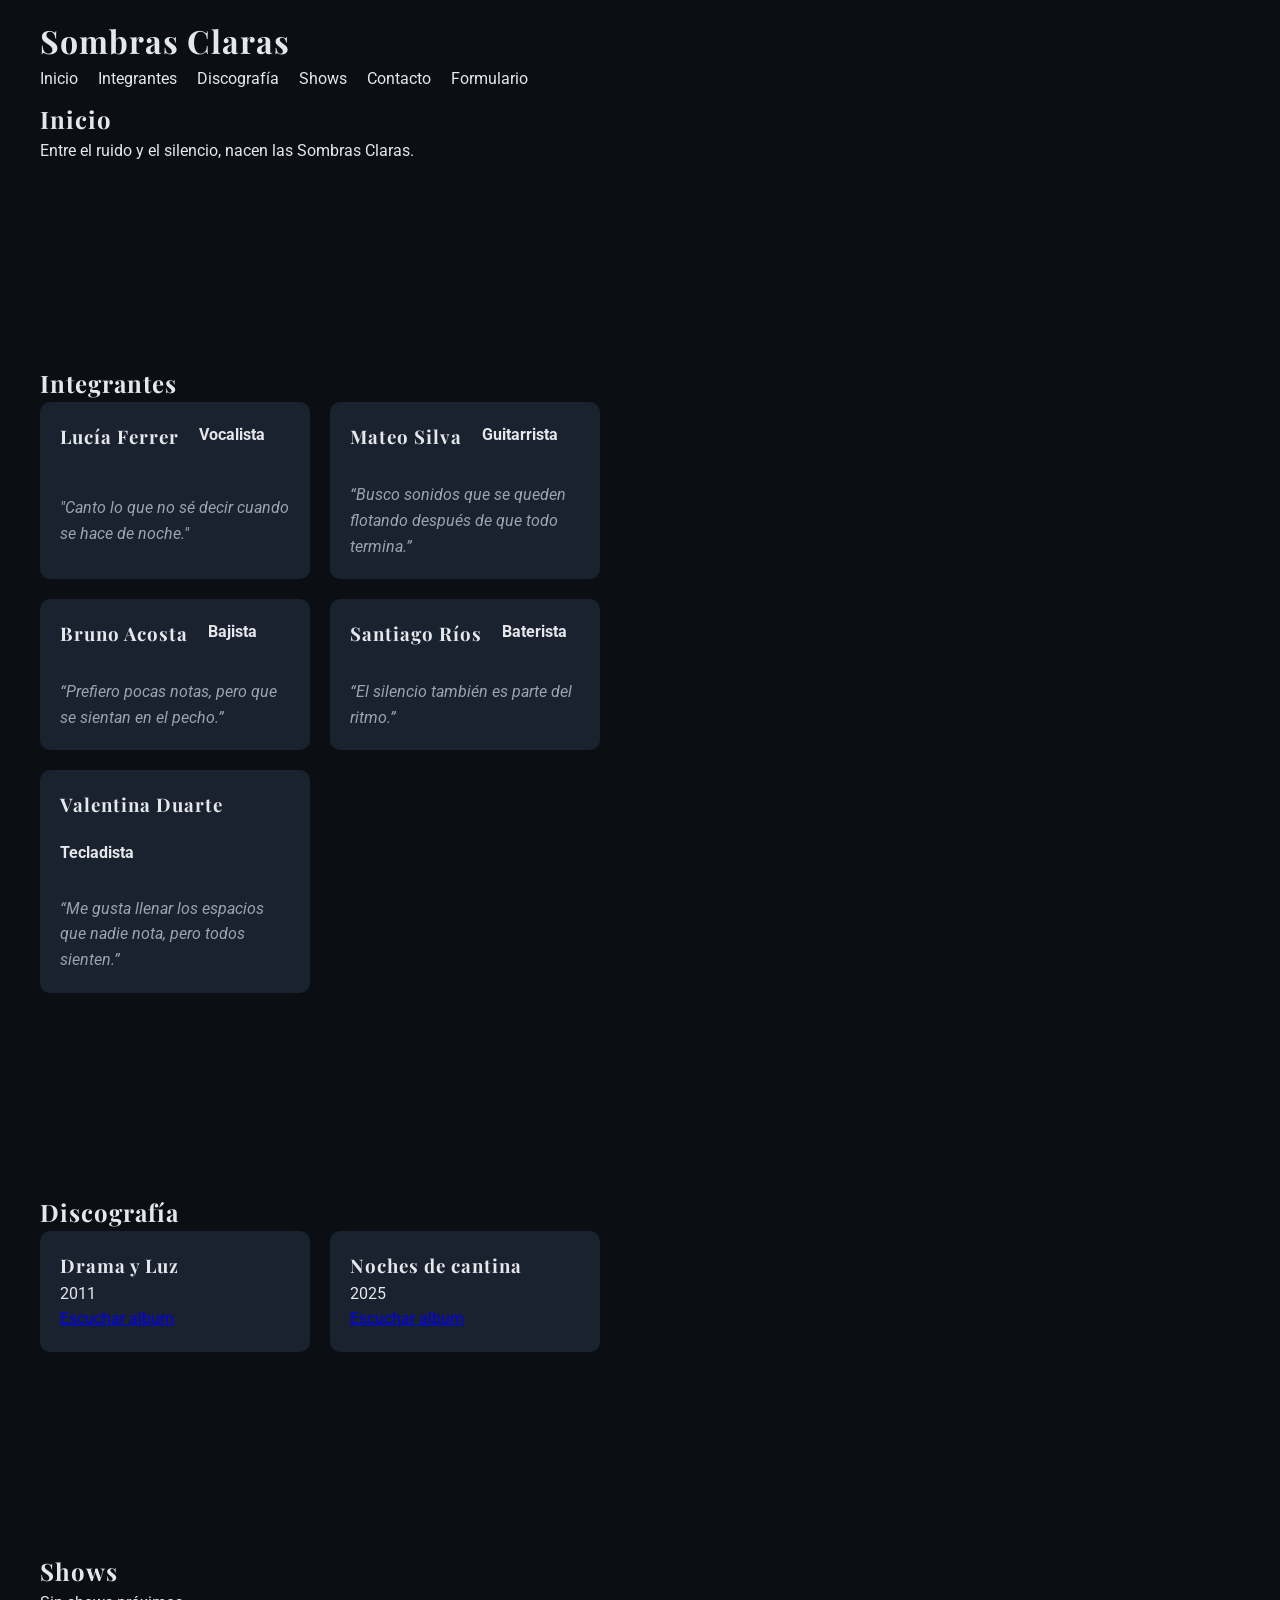
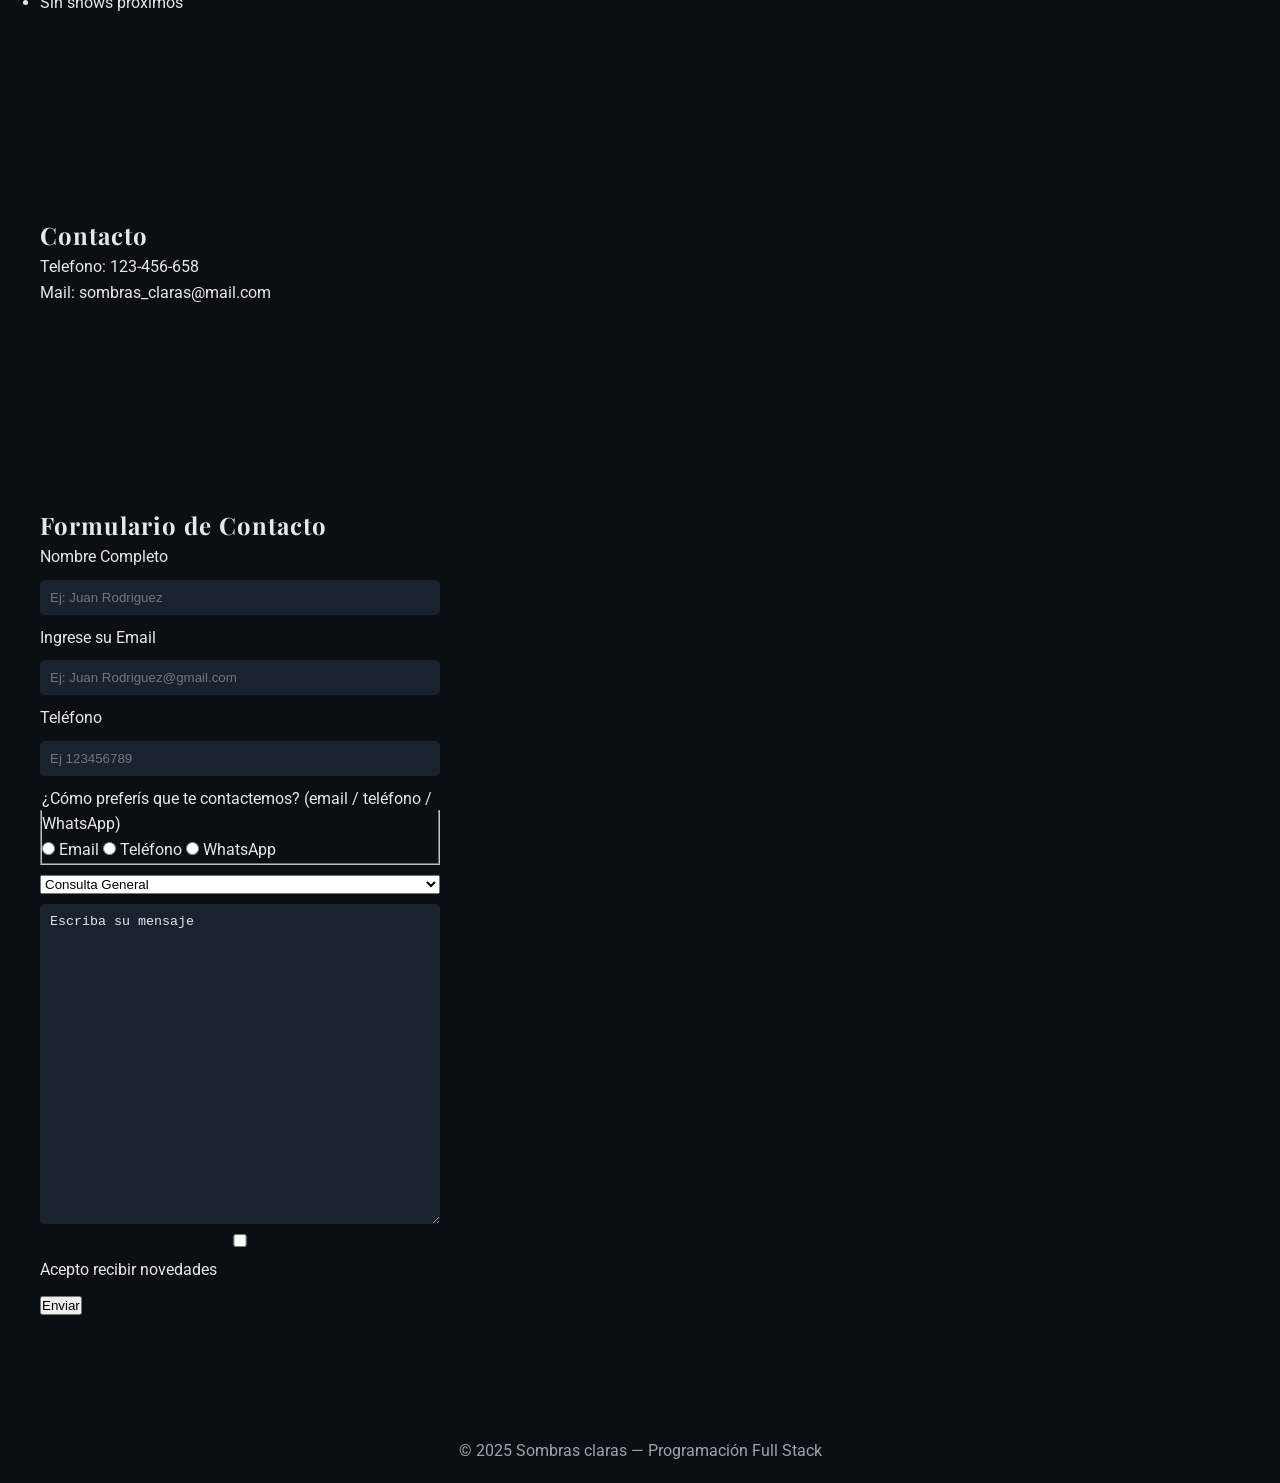
==== commit b93d4287: "soluciono problema con el footer" ====
--- a/index.html
+++ b/index.html
@@ -5,10 +5,11 @@
         <title>Portfolio del Equipo</title>
         <link rel="preconnect" href="https://fonts.googleapis.com">
 <link rel="preconnect" href="https://fonts.gstatic.com" crossorigin>
-<link href="https://fonts.googleapis.com/css2?family=Playfair+Display&famly=Roboto&display=swap" rel="stylesheet">
+<link href="https://fonts.googleapis.com/css2?family=Playfair+Display&family=Roboto&display=swap" rel="stylesheet">
         <link rel="stylesheet" href="estilo.css">
     </head>
     <body>
+        <main>
         <header>
             <h1>Sombras Claras</h1>
             <nav>
@@ -121,11 +122,13 @@
         <input type="checkbox" id="novedades" value="checkbox" /> Acepto recibir novedades</label><es />
         
         <button type="submit">Enviar</button>
-
-    </form>
-</html>
+        
+    
+        </form>
         </section>
-
+    </main>
+        
+    
         <footer>
             <p>© 2025 Sombras claras — Programación Full Stack</p>
         </footer>
--- a/estilo.css
+++ b/estilo.css
@@ -3,6 +3,7 @@
   padding: 0;
   box-sizing: border-box;
 }
+
 h1,h2,h3 {
   font-family: "Playfair Display",serif;
   letter-spacing: 1px;
@@ -19,12 +20,13 @@
 
 body {
   display: grid;
-  grid-template-columns: 1fr;
-  grid-template-areas: 
-     "header"
-     "main"
-     "footer";
-     min-height: 100vh;
+  grid-template-columns: 1fr 1fr;
+  grid-template-rows: auto 1fr auto; 
+  grid-template-areas:
+    "header header"
+    "main inter"
+    "footer footer";
+  min-height: 100vh;
   font-family: 'Roboto', sans-serif;
   background-color: var(--color-fondopg);
   color: var(--color-texto);
@@ -34,14 +36,15 @@
 header {grid-area: header;}
 main {grid-area: main;}
 footer {grid-area: footer;}
+#integrantes {grid-area: inter;} 
 
 header {
-position: fixed;
-width: 100%;
-top: 0;
-background: var(--color-fondopg);
-backdrop-filter: blur(10px);
-padding: 15px 40px;
+  position: fixed;
+  width: 100%;
+  top: 0;
+  background: var(--color-fondopg);
+  backdrop-filter: blur(10px);
+  padding: 15px 40px;
 }
 
 nav {
@@ -80,8 +83,14 @@
   font-size: 2.5rem;
 }
 
+
 section {
   padding: 100px 40px;
+  background-image: url("https://images.squarespace-cdn.com/content/v1/5c66225bf8135a3f1a696d77/1647406044873-1G7LEVWDVIR2N2N7HLY5/home-7.jpg?format=2500w");
+  background-size: cover;          
+  background-repeat: no-repeat;    
+  background-position: center;
+  background-attachment: fixed;    
 }
 
 .grid-integrantes {
@@ -94,7 +103,7 @@
   display: flex;
   flex-wrap: wrap;
   gap: 20px;
-  background:  var(--color-superficie);
+  background: var(--color-superficie);
   padding: 20px;
   border-radius: 10px;
   transition: 0.3s;
@@ -106,7 +115,7 @@
 
 .frase {
   font-style: italic;
-  color:  var(--color-secundario);
+  color: var(--color-secundario);
   margin-top: 10px;
 }
 
@@ -152,9 +161,7 @@
   justify-content: space-between;
 }
 
-.galeria-item h3 {}
-.galeria-item p { flex: 1;}
-.galeria-item a {}
+.galeria-item p { flex: 1; }
 
 form {
   display: flex;
@@ -172,7 +179,9 @@
 }
 
 footer {
+  background-color: #0B0F13;
   text-align: center;
+  width: 100%;
   padding: 20px;
   color: var(--color-secundario);
-}+}
